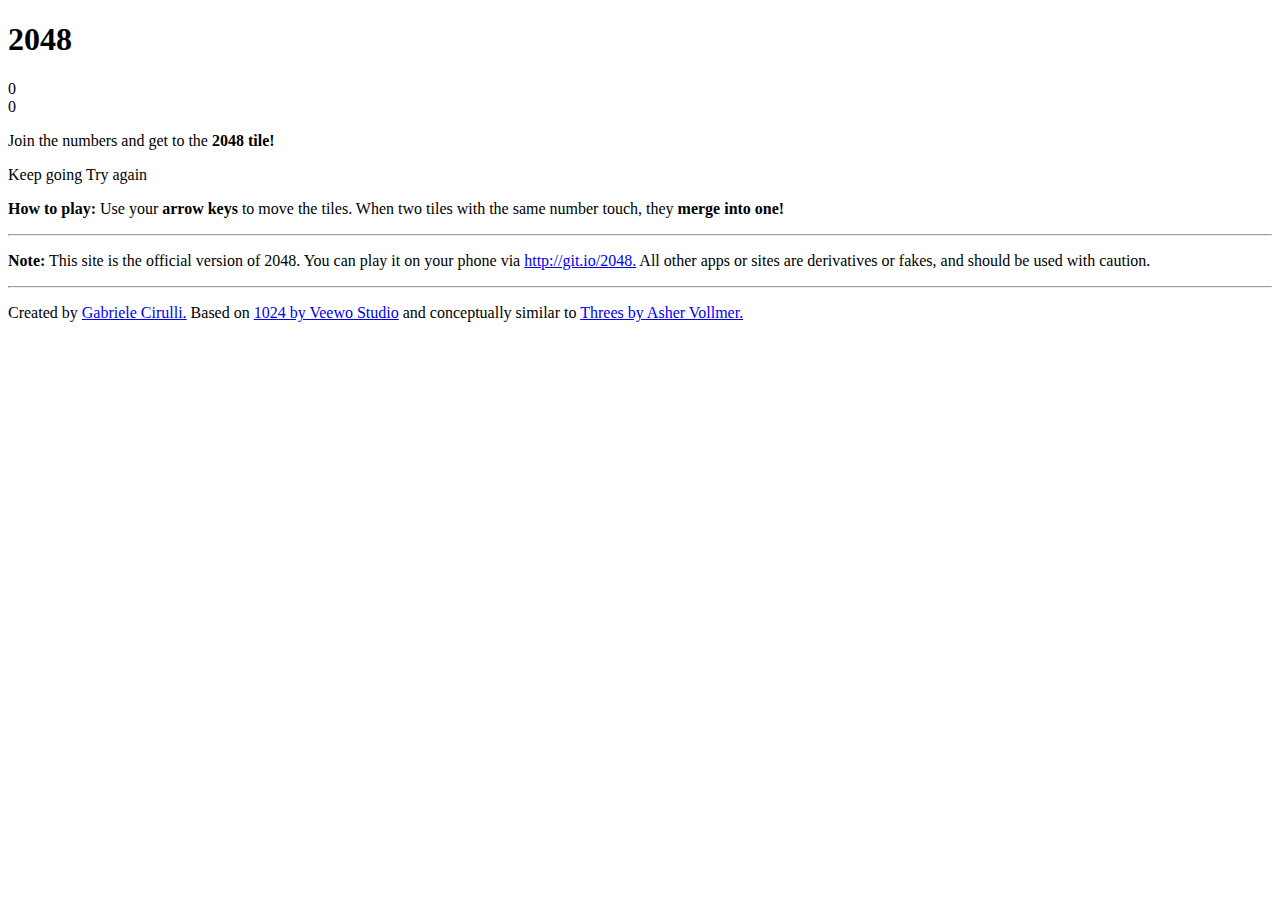
==== index.html @ 54d42082 "Create index.html" ====
<!DOCTYPE html>
<html>
<head>
  <meta charset="utf-8">
  <title>2048</title>

  <link href="style/main.css" rel="stylesheet" type="text/css">
  <link rel="shortcut icon" href="favicon.ico">
  <link rel="apple-touch-icon" href="meta/apple-touch-icon.png">
  <meta name="apple-mobile-web-app-capable" content="yes">

  <meta name="HandheldFriendly" content="True">
  <meta name="MobileOptimized" content="320">
  <meta name="viewport" content="width=device-width, target-densitydpi=160dpi, initial-scale=1.0, maximum-scale=1, user-scalable=no, minimal-ui">
</head>
<body>
  <div class="container">
    <div class="heading">
      <h1 class="title">2048</h1>
      <div class="scores-container">
        <div class="score-container">0</div>
        <div class="best-container">0</div>
      </div>
    </div>
    <p class="game-intro">Join the numbers and get to the <strong>2048 tile!</strong></p>

    <div class="game-container">
      <div class="game-message">
        <p></p>
        <div class="lower">
	        <a class="keep-playing-button">Keep going</a>
          <a class="retry-button">Try again</a>
        </div>
      </div>

      <div class="grid-container">
        <div class="grid-row">
          <div class="grid-cell"></div>
          <div class="grid-cell"></div>
          <div class="grid-cell"></div>
          <div class="grid-cell"></div>
        </div>
        <div class="grid-row">
          <div class="grid-cell"></div>
          <div class="grid-cell"></div>
          <div class="grid-cell"></div>
          <div class="grid-cell"></div>
        </div>
        <div class="grid-row">
          <div class="grid-cell"></div>
          <div class="grid-cell"></div>
          <div class="grid-cell"></div>
          <div class="grid-cell"></div>
        </div>
        <div class="grid-row">
          <div class="grid-cell"></div>
          <div class="grid-cell"></div>
          <div class="grid-cell"></div>
          <div class="grid-cell"></div>
        </div>
      </div>

      <div class="tile-container">

      </div>
    </div>

    <p class="game-explanation">
      <strong class="important">How to play:</strong> Use your <strong>arrow keys</strong> to move the tiles. When two tiles with the same number touch, they <strong>merge into one!</strong>
    </p>
    <hr>
    <p>
    <strong class="important">Note:</strong> This site is the official version of 2048. You can play it on your phone via <a href="http://git.io/2048">http://git.io/2048.</a> All other apps or sites are derivatives or fakes, and should be used with caution.
    </p>
    <hr>
    <p>
    Created by <a href="http://gabrielecirulli.com" target="_blank">Gabriele Cirulli.</a> Based on <a href="https://itunes.apple.com/us/app/1024!/id823499224" target="_blank">1024 by Veewo Studio</a> and conceptually similar to <a href="http://asherv.com/threes/" target="_blank">Threes by Asher Vollmer.</a>
    </p>
  </div>

  <script src="js/animframe_polyfill.js"></script>
  <script src="js/keyboard_input_manager.js"></script>
  <script src="js/html_actuator.js"></script>
  <script src="js/grid.js"></script>
  <script src="js/tile.js"></script>
  <script src="js/local_score_manager.js"></script>
  <script src="js/game_manager.js"></script>
  <script src="js/application.js"></script>
</body>
</html>
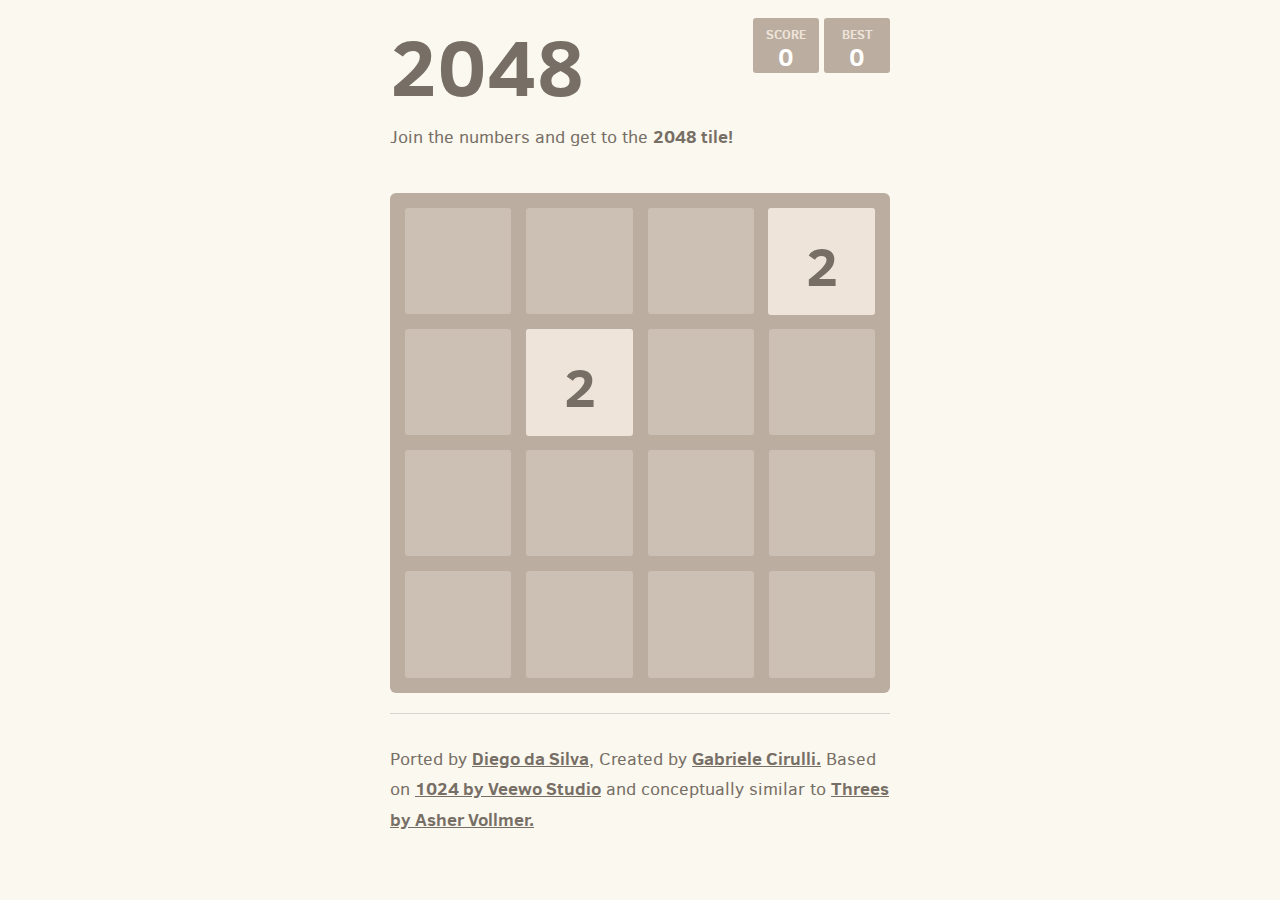
==== commit 1b3979fd: "mensagem teste para o tutorial" ====
--- a/index.html
+++ b/index.html
@@ -28,7 +28,7 @@
       <div class="game-message">
         <p></p>
         <div class="lower">
-	        <a class="keep-playing-button">Keep going</a>
+          <a class="keep-playing-button">Keep going</a>
           <a class="retry-button">Try again</a>
         </div>
       </div>
@@ -64,17 +64,9 @@
 
       </div>
     </div>
-
-    <p class="game-explanation">
-      <strong class="important">How to play:</strong> Use your <strong>arrow keys</strong> to move the tiles. When two tiles with the same number touch, they <strong>merge into one!</strong>
-    </p>
     <hr>
     <p>
-    <strong class="important">Note:</strong> This site is the official version of 2048. You can play it on your phone via <a href="http://git.io/2048">http://git.io/2048.</a> All other apps or sites are derivatives or fakes, and should be used with caution.
-    </p>
-    <hr>
-    <p>
-    Created by <a href="http://gabrielecirulli.com" target="_blank">Gabriele Cirulli.</a> Based on <a href="https://itunes.apple.com/us/app/1024!/id823499224" target="_blank">1024 by Veewo Studio</a> and conceptually similar to <a href="http://asherv.com/threes/" target="_blank">Threes by Asher Vollmer.</a>
+    Ported by <a href="">Diego da Silva</a>, Created by <a href="http://gabrielecirulli.com" target="_blank">Gabriele Cirulli.</a> Based on <a href="https://itunes.apple.com/us/app/1024!/id823499224" target="_blank">1024 by Veewo Studio</a> and conceptually similar to <a href="http://asherv.com/threes/" target="_blank">Threes by Asher Vollmer.</a>
     </p>
   </div>
 
--- a/style/main.css
+++ b/style/main.css
@@ -0,0 +1,685 @@
+@import url(fonts/clear-sans.css);
+html, body {
+  margin: 0;
+  padding: 0;
+  background: #faf8ef;
+  color: #776e65;
+  font-family: "Clear Sans", "Helvetica Neue", Arial, sans-serif;
+  font-size: 18px; }
+
+body {
+  margin: 10px 0; }
+
+.heading:after {
+  content: "";
+  display: block;
+  clear: both; }
+
+h1.title {
+  font-size: 80px;
+  font-weight: bold;
+  margin: 0;
+  display: block;
+  float: left; }
+
+@-webkit-keyframes move-up {
+  0% {
+    top: 25px;
+    opacity: 1; }
+
+  100% {
+    top: -50px;
+    opacity: 0; } }
+
+@-moz-keyframes move-up {
+  0% {
+    top: 25px;
+    opacity: 1; }
+
+  100% {
+    top: -50px;
+    opacity: 0; } }
+
+@keyframes move-up {
+  0% {
+    top: 25px;
+    opacity: 1; }
+
+  100% {
+    top: -50px;
+    opacity: 0; } }
+
+.scores-container {
+  float: right;
+  text-align: right; }
+
+.score-container, .best-container {
+  position: relative;
+  display: inline-block;
+  background: #bbada0;
+  padding: 15px 25px;
+  font-size: 25px;
+  height: 25px;
+  line-height: 47px;
+  font-weight: bold;
+  border-radius: 3px;
+  color: white;
+  margin-top: 8px;
+  text-align: center; }
+  .score-container:after, .best-container:after {
+    position: absolute;
+    width: 100%;
+    top: 10px;
+    left: 0;
+    text-transform: uppercase;
+    font-size: 13px;
+    line-height: 13px;
+    text-align: center;
+    color: #eee4da; }
+  .score-container .score-addition, .best-container .score-addition {
+    position: absolute;
+    right: 30px;
+    color: red;
+    font-size: 25px;
+    line-height: 25px;
+    font-weight: bold;
+    color: rgba(119, 110, 101, 0.9);
+    z-index: 100;
+    -webkit-animation: move-up 600ms ease-in;
+    -moz-animation: move-up 600ms ease-in;
+    animation: move-up 600ms ease-in;
+    -webkit-animation-fill-mode: both;
+    -moz-animation-fill-mode: both;
+    animation-fill-mode: both; }
+
+.score-container:after {
+  content: "Score"; }
+
+.best-container:after {
+  content: "Best"; }
+
+p {
+  margin-top: 0;
+  margin-bottom: 10px;
+  line-height: 1.65; }
+
+a {
+  color: #776e65;
+  font-weight: bold;
+  text-decoration: underline;
+  cursor: pointer; }
+
+strong.important {
+  text-transform: uppercase; }
+
+hr {
+  border: none;
+  border-bottom: 1px solid #d8d4d0;
+  margin-top: 20px;
+  margin-bottom: 30px; }
+
+.container {
+  width: 500px;
+  margin: 0 auto; }
+
+@-webkit-keyframes fade-in {
+  0% {
+    opacity: 0; }
+
+  100% {
+    opacity: 1; } }
+
+@-moz-keyframes fade-in {
+  0% {
+    opacity: 0; }
+
+  100% {
+    opacity: 1; } }
+
+@keyframes fade-in {
+  0% {
+    opacity: 0; }
+
+  100% {
+    opacity: 1; } }
+
+.game-container {
+  margin-top: 40px;
+  position: relative;
+  padding: 15px;
+  cursor: default;
+  -webkit-touch-callout: none;
+  -webkit-user-select: none;
+  -moz-user-select: none;
+  background: #bbada0;
+  border-radius: 6px;
+  width: 500px;
+  height: 500px;
+  -webkit-box-sizing: border-box;
+  -moz-box-sizing: border-box;
+  box-sizing: border-box; }
+  .game-container .game-message {
+    display: none;
+    position: absolute;
+    top: 0;
+    right: 0;
+    bottom: 0;
+    left: 0;
+    background: rgba(238, 228, 218, 0.5);
+    z-index: 100;
+    text-align: center;
+    -webkit-animation: fade-in 800ms ease 1200ms;
+    -moz-animation: fade-in 800ms ease 1200ms;
+    animation: fade-in 800ms ease 1200ms;
+    -webkit-animation-fill-mode: both;
+    -moz-animation-fill-mode: both;
+    animation-fill-mode: both; }
+    .game-container .game-message p {
+      font-size: 60px;
+      font-weight: bold;
+      height: 60px;
+      line-height: 60px;
+      margin-top: 222px; }
+    .game-container .game-message .lower {
+      display: block;
+      margin-top: 59px; }
+    .game-container .game-message a {
+      display: inline-block;
+      background: #8f7a66;
+      border-radius: 3px;
+      padding: 0 20px;
+      text-decoration: none;
+      color: #f9f6f2;
+      height: 40px;
+      line-height: 42px;
+      margin-left: 9px; }
+      .game-container .game-message a.keep-playing-button {
+        display: none; }
+    .game-container .game-message.game-won {
+      background: rgba(237, 194, 46, 0.5);
+      color: #f9f6f2; }
+      .game-container .game-message.game-won a.keep-playing-button {
+        display: inline-block; }
+    .game-container .game-message.game-won, .game-container .game-message.game-over {
+      display: block; }
+
+.grid-container {
+  position: absolute;
+  z-index: 1; }
+
+.grid-row {
+  margin-bottom: 15px; }
+  .grid-row:last-child {
+    margin-bottom: 0; }
+  .grid-row:after {
+    content: "";
+    display: block;
+    clear: both; }
+
+.grid-cell {
+  width: 106.25px;
+  height: 106.25px;
+  margin-right: 15px;
+  float: left;
+  border-radius: 3px;
+  background: rgba(238, 228, 218, 0.35); }
+  .grid-cell:last-child {
+    margin-right: 0; }
+
+.tile-container {
+  position: absolute;
+  z-index: 2; }
+
+.tile, .tile .tile-inner {
+  width: 107px;
+  height: 107px;
+  line-height: 116.25px; }
+.tile.tile-position-1-1 {
+  -webkit-transform: translate(0px, 0px);
+  -moz-transform: translate(0px, 0px);
+  transform: translate(0px, 0px); }
+.tile.tile-position-1-2 {
+  -webkit-transform: translate(0px, 121px);
+  -moz-transform: translate(0px, 121px);
+  transform: translate(0px, 121px); }
+.tile.tile-position-1-3 {
+  -webkit-transform: translate(0px, 242px);
+  -moz-transform: translate(0px, 242px);
+  transform: translate(0px, 242px); }
+.tile.tile-position-1-4 {
+  -webkit-transform: translate(0px, 363px);
+  -moz-transform: translate(0px, 363px);
+  transform: translate(0px, 363px); }
+.tile.tile-position-2-1 {
+  -webkit-transform: translate(121px, 0px);
+  -moz-transform: translate(121px, 0px);
+  transform: translate(121px, 0px); }
+.tile.tile-position-2-2 {
+  -webkit-transform: translate(121px, 121px);
+  -moz-transform: translate(121px, 121px);
+  transform: translate(121px, 121px); }
+.tile.tile-position-2-3 {
+  -webkit-transform: translate(121px, 242px);
+  -moz-transform: translate(121px, 242px);
+  transform: translate(121px, 242px); }
+.tile.tile-position-2-4 {
+  -webkit-transform: translate(121px, 363px);
+  -moz-transform: translate(121px, 363px);
+  transform: translate(121px, 363px); }
+.tile.tile-position-3-1 {
+  -webkit-transform: translate(242px, 0px);
+  -moz-transform: translate(242px, 0px);
+  transform: translate(242px, 0px); }
+.tile.tile-position-3-2 {
+  -webkit-transform: translate(242px, 121px);
+  -moz-transform: translate(242px, 121px);
+  transform: translate(242px, 121px); }
+.tile.tile-position-3-3 {
+  -webkit-transform: translate(242px, 242px);
+  -moz-transform: translate(242px, 242px);
+  transform: translate(242px, 242px); }
+.tile.tile-position-3-4 {
+  -webkit-transform: translate(242px, 363px);
+  -moz-transform: translate(242px, 363px);
+  transform: translate(242px, 363px); }
+.tile.tile-position-4-1 {
+  -webkit-transform: translate(363px, 0px);
+  -moz-transform: translate(363px, 0px);
+  transform: translate(363px, 0px); }
+.tile.tile-position-4-2 {
+  -webkit-transform: translate(363px, 121px);
+  -moz-transform: translate(363px, 121px);
+  transform: translate(363px, 121px); }
+.tile.tile-position-4-3 {
+  -webkit-transform: translate(363px, 242px);
+  -moz-transform: translate(363px, 242px);
+  transform: translate(363px, 242px); }
+.tile.tile-position-4-4 {
+  -webkit-transform: translate(363px, 363px);
+  -moz-transform: translate(363px, 363px);
+  transform: translate(363px, 363px); }
+
+.tile {
+  position: absolute;
+  -webkit-transition: 100ms ease-in-out;
+  -moz-transition: 100ms ease-in-out;
+  transition: 100ms ease-in-out;
+  -webkit-transition-property: -webkit-transform;
+  -moz-transition-property: -moz-transform;
+  transition-property: transform; }
+  .tile .tile-inner {
+    border-radius: 3px;
+    background: #eee4da;
+    text-align: center;
+    font-weight: bold;
+    z-index: 10;
+    font-size: 55px; }
+  .tile.tile-2 .tile-inner {
+    background: #eee4da;
+    box-shadow: 0 0 30px 10px rgba(243, 215, 116, 0), inset 0 0 0 1px rgba(255, 255, 255, 0); }
+  .tile.tile-4 .tile-inner {
+    background: #ede0c8;
+    box-shadow: 0 0 30px 10px rgba(243, 215, 116, 0), inset 0 0 0 1px rgba(255, 255, 255, 0); }
+  .tile.tile-8 .tile-inner {
+    color: #f9f6f2;
+    background: #f2b179; }
+  .tile.tile-16 .tile-inner {
+    color: #f9f6f2;
+    background: #f59563; }
+  .tile.tile-32 .tile-inner {
+    color: #f9f6f2;
+    background: #f67c5f; }
+  .tile.tile-64 .tile-inner {
+    color: #f9f6f2;
+    background: #f65e3b; }
+  .tile.tile-128 .tile-inner {
+    color: #f9f6f2;
+    background: #edcf72;
+    box-shadow: 0 0 30px 10px rgba(243, 215, 116, 0.2381), inset 0 0 0 1px rgba(255, 255, 255, 0.14286);
+    font-size: 45px; }
+    @media screen and (max-width: 520px) {
+      .tile.tile-128 .tile-inner {
+        font-size: 25px; } }
+  .tile.tile-256 .tile-inner {
+    color: #f9f6f2;
+    background: #edcc61;
+    box-shadow: 0 0 30px 10px rgba(243, 215, 116, 0.31746), inset 0 0 0 1px rgba(255, 255, 255, 0.19048);
+    font-size: 45px; }
+    @media screen and (max-width: 520px) {
+      .tile.tile-256 .tile-inner {
+        font-size: 25px; } }
+  .tile.tile-512 .tile-inner {
+    color: #f9f6f2;
+    background: #edc850;
+    box-shadow: 0 0 30px 10px rgba(243, 215, 116, 0.39683), inset 0 0 0 1px rgba(255, 255, 255, 0.2381);
+    font-size: 45px; }
+    @media screen and (max-width: 520px) {
+      .tile.tile-512 .tile-inner {
+        font-size: 25px; } }
+  .tile.tile-1024 .tile-inner {
+    color: #f9f6f2;
+    background: #edc53f;
+    box-shadow: 0 0 30px 10px rgba(243, 215, 116, 0.47619), inset 0 0 0 1px rgba(255, 255, 255, 0.28571);
+    font-size: 35px; }
+    @media screen and (max-width: 520px) {
+      .tile.tile-1024 .tile-inner {
+        font-size: 15px; } }
+  .tile.tile-2048 .tile-inner {
+    color: #f9f6f2;
+    background: #edc22e;
+    box-shadow: 0 0 30px 10px rgba(243, 215, 116, 0.55556), inset 0 0 0 1px rgba(255, 255, 255, 0.33333);
+    font-size: 35px; }
+    @media screen and (max-width: 520px) {
+      .tile.tile-2048 .tile-inner {
+        font-size: 15px; } }
+  .tile.tile-super .tile-inner {
+    color: #f9f6f2;
+    background: #3c3a32;
+    font-size: 30px; }
+    @media screen and (max-width: 520px) {
+      .tile.tile-super .tile-inner {
+        font-size: 10px; } }
+
+@-webkit-keyframes appear {
+  0% {
+    opacity: 0;
+    -webkit-transform: scale(0);
+    -moz-transform: scale(0);
+    transform: scale(0); }
+
+  100% {
+    opacity: 1;
+    -webkit-transform: scale(1);
+    -moz-transform: scale(1);
+    transform: scale(1); } }
+
+@-moz-keyframes appear {
+  0% {
+    opacity: 0;
+    -webkit-transform: scale(0);
+    -moz-transform: scale(0);
+    transform: scale(0); }
+
+  100% {
+    opacity: 1;
+    -webkit-transform: scale(1);
+    -moz-transform: scale(1);
+    transform: scale(1); } }
+
+@keyframes appear {
+  0% {
+    opacity: 0;
+    -webkit-transform: scale(0);
+    -moz-transform: scale(0);
+    transform: scale(0); }
+
+  100% {
+    opacity: 1;
+    -webkit-transform: scale(1);
+    -moz-transform: scale(1);
+    transform: scale(1); } }
+
+.tile-new .tile-inner {
+  -webkit-animation: appear 200ms ease 100ms;
+  -moz-animation: appear 200ms ease 100ms;
+  animation: appear 200ms ease 100ms;
+  -webkit-animation-fill-mode: backwards;
+  -moz-animation-fill-mode: backwards;
+  animation-fill-mode: backwards; }
+
+@-webkit-keyframes pop {
+  0% {
+    -webkit-transform: scale(0);
+    -moz-transform: scale(0);
+    transform: scale(0); }
+
+  50% {
+    -webkit-transform: scale(1.2);
+    -moz-transform: scale(1.2);
+    transform: scale(1.2); }
+
+  100% {
+    -webkit-transform: scale(1);
+    -moz-transform: scale(1);
+    transform: scale(1); } }
+
+@-moz-keyframes pop {
+  0% {
+    -webkit-transform: scale(0);
+    -moz-transform: scale(0);
+    transform: scale(0); }
+
+  50% {
+    -webkit-transform: scale(1.2);
+    -moz-transform: scale(1.2);
+    transform: scale(1.2); }
+
+  100% {
+    -webkit-transform: scale(1);
+    -moz-transform: scale(1);
+    transform: scale(1); } }
+
+@keyframes pop {
+  0% {
+    -webkit-transform: scale(0);
+    -moz-transform: scale(0);
+    transform: scale(0); }
+
+  50% {
+    -webkit-transform: scale(1.2);
+    -moz-transform: scale(1.2);
+    transform: scale(1.2); }
+
+  100% {
+    -webkit-transform: scale(1);
+    -moz-transform: scale(1);
+    transform: scale(1); } }
+
+.tile-merged .tile-inner {
+  z-index: 20;
+  -webkit-animation: pop 200ms ease 100ms;
+  -moz-animation: pop 200ms ease 100ms;
+  animation: pop 200ms ease 100ms;
+  -webkit-animation-fill-mode: backwards;
+  -moz-animation-fill-mode: backwards;
+  animation-fill-mode: backwards; }
+
+.game-intro {
+  margin-bottom: 0; }
+
+.game-explanation {
+  margin-top: 50px; }
+
+@media screen and (max-width: 520px) {
+  html, body {
+    font-size: 15px; }
+
+  body {
+    margin: 20px 0;
+    padding: 0 20px; }
+
+  h1.title {
+    font-size: 27px;
+    margin-top: 15px; }
+
+  .container {
+    width: 280px;
+    margin: 0 auto; }
+
+  .score-container, .best-container {
+    margin-top: 0;
+    padding: 15px 10px;
+    min-width: 40px; }
+
+  .heading {
+    margin-bottom: 10px; }
+
+  .game-container {
+    margin-top: 40px;
+    position: relative;
+    padding: 10px;
+    cursor: default;
+    -webkit-touch-callout: none;
+    -webkit-user-select: none;
+    -moz-user-select: none;
+    background: #bbada0;
+    border-radius: 6px;
+    width: 280px;
+    height: 280px;
+    -webkit-box-sizing: border-box;
+    -moz-box-sizing: border-box;
+    box-sizing: border-box; }
+    .game-container .game-message {
+      display: none;
+      position: absolute;
+      top: 0;
+      right: 0;
+      bottom: 0;
+      left: 0;
+      background: rgba(238, 228, 218, 0.5);
+      z-index: 100;
+      text-align: center;
+      -webkit-animation: fade-in 800ms ease 1200ms;
+      -moz-animation: fade-in 800ms ease 1200ms;
+      animation: fade-in 800ms ease 1200ms;
+      -webkit-animation-fill-mode: both;
+      -moz-animation-fill-mode: both;
+      animation-fill-mode: both; }
+      .game-container .game-message p {
+        font-size: 60px;
+        font-weight: bold;
+        height: 60px;
+        line-height: 60px;
+        margin-top: 222px; }
+      .game-container .game-message .lower {
+        display: block;
+        margin-top: 59px; }
+      .game-container .game-message a {
+        display: inline-block;
+        background: #8f7a66;
+        border-radius: 3px;
+        padding: 0 20px;
+        text-decoration: none;
+        color: #f9f6f2;
+        height: 40px;
+        line-height: 42px;
+        margin-left: 9px; }
+        .game-container .game-message a.keep-playing-button {
+          display: none; }
+      .game-container .game-message.game-won {
+        background: rgba(237, 194, 46, 0.5);
+        color: #f9f6f2; }
+        .game-container .game-message.game-won a.keep-playing-button {
+          display: inline-block; }
+      .game-container .game-message.game-won, .game-container .game-message.game-over {
+        display: block; }
+
+  .grid-container {
+    position: absolute;
+    z-index: 1; }
+
+  .grid-row {
+    margin-bottom: 10px; }
+    .grid-row:last-child {
+      margin-bottom: 0; }
+    .grid-row:after {
+      content: "";
+      display: block;
+      clear: both; }
+
+  .grid-cell {
+    width: 57.5px;
+    height: 57.5px;
+    margin-right: 10px;
+    float: left;
+    border-radius: 3px;
+    background: rgba(238, 228, 218, 0.35); }
+    .grid-cell:last-child {
+      margin-right: 0; }
+
+  .tile-container {
+    position: absolute;
+    z-index: 2; }
+
+  .tile, .tile .tile-inner {
+    width: 58px;
+    height: 58px;
+    line-height: 67.5px; }
+  .tile.tile-position-1-1 {
+    -webkit-transform: translate(0px, 0px);
+    -moz-transform: translate(0px, 0px);
+    transform: translate(0px, 0px); }
+  .tile.tile-position-1-2 {
+    -webkit-transform: translate(0px, 67px);
+    -moz-transform: translate(0px, 67px);
+    transform: translate(0px, 67px); }
+  .tile.tile-position-1-3 {
+    -webkit-transform: translate(0px, 135px);
+    -moz-transform: translate(0px, 135px);
+    transform: translate(0px, 135px); }
+  .tile.tile-position-1-4 {
+    -webkit-transform: translate(0px, 202px);
+    -moz-transform: translate(0px, 202px);
+    transform: translate(0px, 202px); }
+  .tile.tile-position-2-1 {
+    -webkit-transform: translate(67px, 0px);
+    -moz-transform: translate(67px, 0px);
+    transform: translate(67px, 0px); }
+  .tile.tile-position-2-2 {
+    -webkit-transform: translate(67px, 67px);
+    -moz-transform: translate(67px, 67px);
+    transform: translate(67px, 67px); }
+  .tile.tile-position-2-3 {
+    -webkit-transform: translate(67px, 135px);
+    -moz-transform: translate(67px, 135px);
+    transform: translate(67px, 135px); }
+  .tile.tile-position-2-4 {
+    -webkit-transform: translate(67px, 202px);
+    -moz-transform: translate(67px, 202px);
+    transform: translate(67px, 202px); }
+  .tile.tile-position-3-1 {
+    -webkit-transform: translate(135px, 0px);
+    -moz-transform: translate(135px, 0px);
+    transform: translate(135px, 0px); }
+  .tile.tile-position-3-2 {
+    -webkit-transform: translate(135px, 67px);
+    -moz-transform: translate(135px, 67px);
+    transform: translate(135px, 67px); }
+  .tile.tile-position-3-3 {
+    -webkit-transform: translate(135px, 135px);
+    -moz-transform: translate(135px, 135px);
+    transform: translate(135px, 135px); }
+  .tile.tile-position-3-4 {
+    -webkit-transform: translate(135px, 202px);
+    -moz-transform: translate(135px, 202px);
+    transform: translate(135px, 202px); }
+  .tile.tile-position-4-1 {
+    -webkit-transform: translate(202px, 0px);
+    -moz-transform: translate(202px, 0px);
+    transform: translate(202px, 0px); }
+  .tile.tile-position-4-2 {
+    -webkit-transform: translate(202px, 67px);
+    -moz-transform: translate(202px, 67px);
+    transform: translate(202px, 67px); }
+  .tile.tile-position-4-3 {
+    -webkit-transform: translate(202px, 135px);
+    -moz-transform: translate(202px, 135px);
+    transform: translate(202px, 135px); }
+  .tile.tile-position-4-4 {
+    -webkit-transform: translate(202px, 202px);
+    -moz-transform: translate(202px, 202px);
+    transform: translate(202px, 202px); }
+
+  .game-container {
+    margin-top: 20px; }
+
+  .tile .tile-inner {
+    font-size: 35px; }
+
+  .game-message p {
+    font-size: 30px !important;
+    height: 30px !important;
+    line-height: 30px !important;
+    margin-top: 90px !important; }
+  .game-message .lower {
+    margin-top: 30px !important; } }
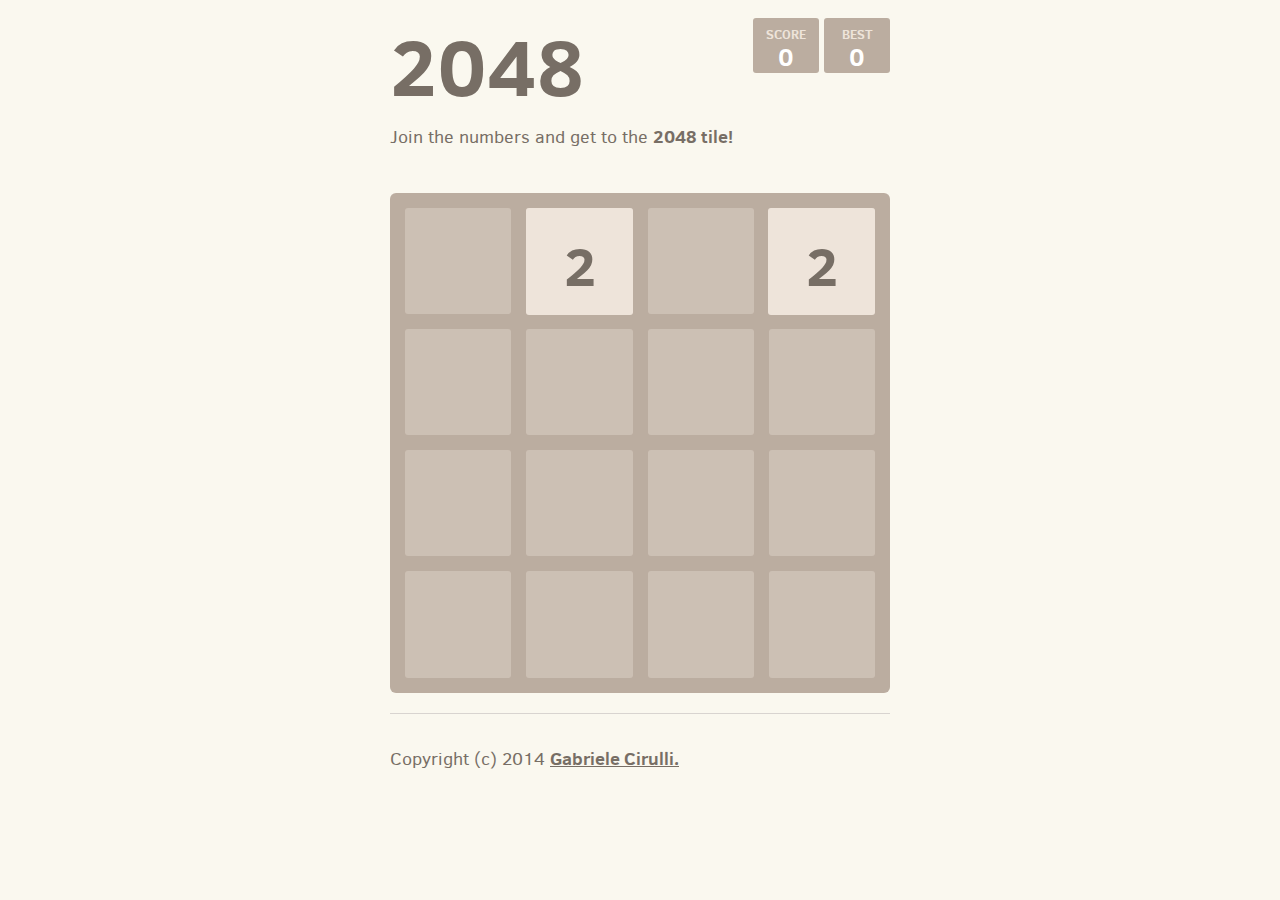
==== commit 74888d22: "Update index.html" ====
--- a/index.html
+++ b/index.html
@@ -66,7 +66,7 @@
     </div>
     <hr>
     <p>
-    Ported by <a href="">Diego da Silva</a>, Created by <a href="http://gabrielecirulli.com" target="_blank">Gabriele Cirulli.</a> Based on <a href="https://itunes.apple.com/us/app/1024!/id823499224" target="_blank">1024 by Veewo Studio</a> and conceptually similar to <a href="http://asherv.com/threes/" target="_blank">Threes by Asher Vollmer.</a>
+    Copyright (c) 2014 <a href="http://gabrielecirulli.com" target="_blank">Gabriele Cirulli.</a>
     </p>
   </div>
 
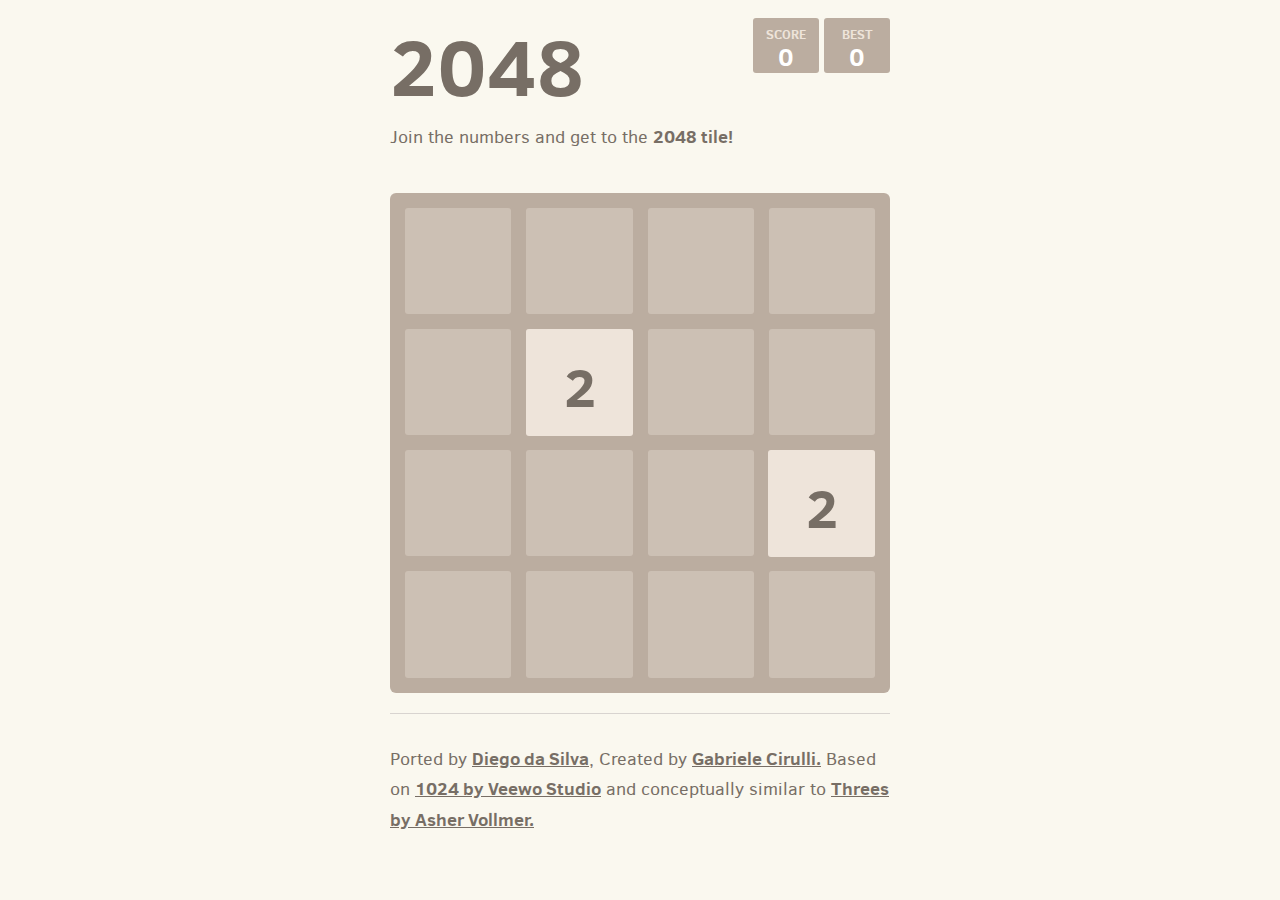
==== commit 0e5cbad1: "icone" ====
--- a/index.html
+++ b/index.html
@@ -28,7 +28,7 @@
       <div class="game-message">
         <p></p>
         <div class="lower">
-          <a class="keep-playing-button">Keep going</a>
+	        <a class="keep-playing-button">Keep going</a>
           <a class="retry-button">Try again</a>
         </div>
       </div>
@@ -66,7 +66,7 @@
     </div>
     <hr>
     <p>
-    Copyright (c) 2014 <a href="http://gabrielecirulli.com" target="_blank">Gabriele Cirulli.</a>
+    Ported by <a href="">Diego da Silva</a>, Created by <a href="http://gabrielecirulli.com" target="_blank">Gabriele Cirulli.</a> Based on <a href="https://itunes.apple.com/us/app/1024!/id823499224" target="_blank">1024 by Veewo Studio</a> and conceptually similar to <a href="http://asherv.com/threes/" target="_blank">Threes by Asher Vollmer.</a>
     </p>
   </div>
 
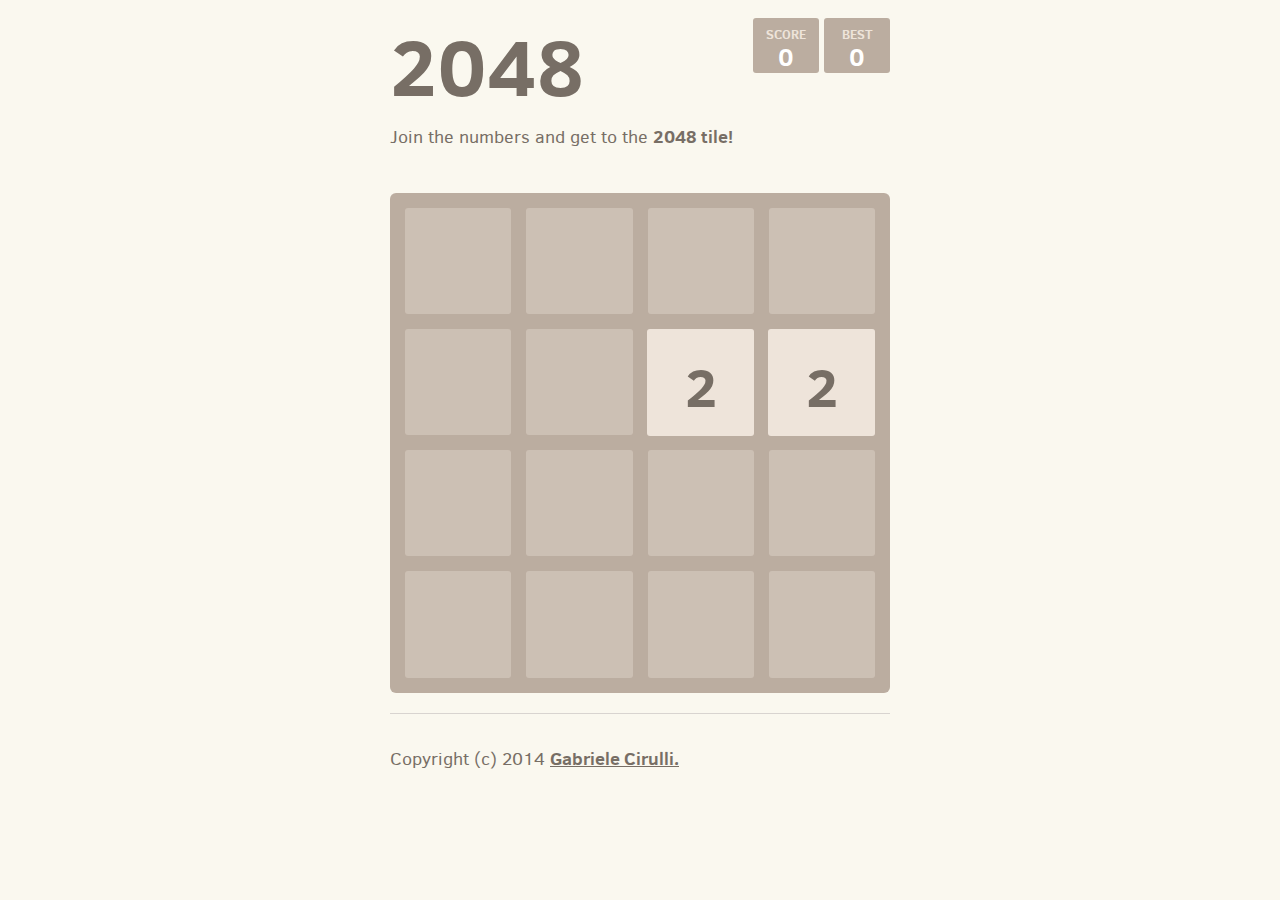
==== commit e75d8dd5: "Update index.html" ====
--- a/index.html
+++ b/index.html
@@ -66,7 +66,7 @@
     </div>
     <hr>
     <p>
-    Ported by <a href="">Diego da Silva</a>, Created by <a href="http://gabrielecirulli.com" target="_blank">Gabriele Cirulli.</a> Based on <a href="https://itunes.apple.com/us/app/1024!/id823499224" target="_blank">1024 by Veewo Studio</a> and conceptually similar to <a href="http://asherv.com/threes/" target="_blank">Threes by Asher Vollmer.</a>
+    Copyright (c) 2014 <a href="http://gabrielecirulli.com" target="_blank">Gabriele Cirulli.</a>
     </p>
   </div>
 
